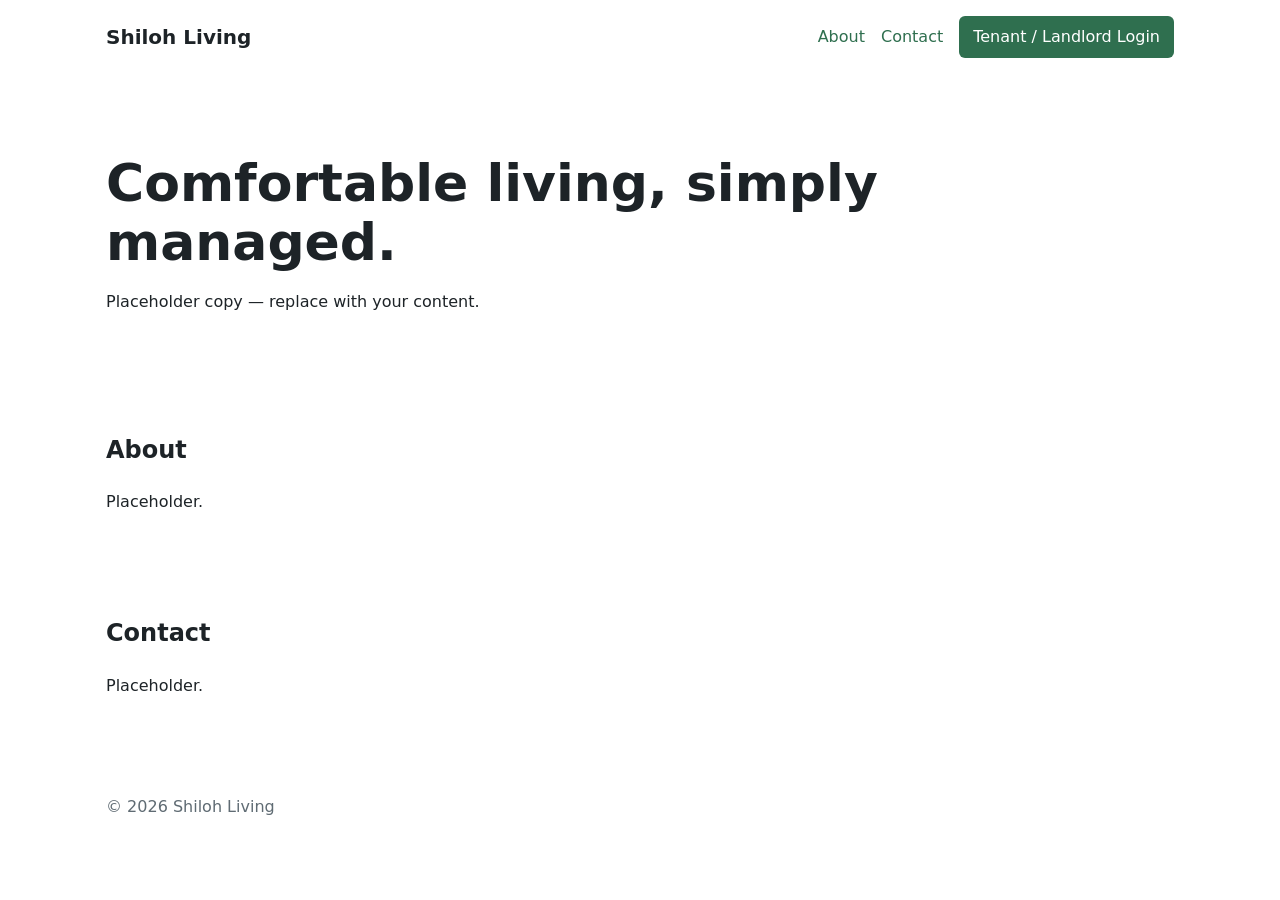
==== index.html @ 07a79b34 "Initial static site scaffold Co-Authored-By: Claude Opus 5.5 <noreply@anthropic.com>" ====
<!doctype html>
<html lang="en">
<head>
  <meta charset="utf-8">
  <meta name="viewport" content="width=device-width, initial-scale=1">
  <title>Shiloh Living</title>
  <meta name="description" content="Shiloh Living — rental homes and tenant services.">
  <link rel="stylesheet" href="css/style.css">
</head>
<body>
  <header class="site-header">
    <a class="brand" href="/">Shiloh Living</a>
    <nav>
      <a href="#about">About</a>
      <a href="#contact">Contact</a>
      <a class="button" href="https://hub.shilohliving.app/">Tenant / Landlord Login</a>
    </nav>
  </header>

  <main>
    <section class="hero">
      <h1>Comfortable living, simply managed.</h1>
      <p>Placeholder copy — replace with your content.</p>
    </section>

    <section id="about">
      <h2>About</h2>
      <p>Placeholder.</p>
    </section>

    <section id="contact">
      <h2>Contact</h2>
      <p>Placeholder.</p>
    </section>
  </main>

  <footer class="site-footer">
    <p>&copy; <span id="year"></span> Shiloh Living</p>
  </footer>

  <script src="js/main.js"></script>
</body>
</html>
---- css/style.css ----
:root {
  --bg: #ffffff;
  --text: #1d2327;
  --muted: #5f6b73;
  --accent: #2f6f4f;
  --max: 1100px;
}

* { box-sizing: border-box; }

body {
  margin: 0;
  font-family: system-ui, -apple-system, "Segoe UI", Roboto, sans-serif;
  line-height: 1.6;
  color: var(--text);
  background: var(--bg);
}

a { color: var(--accent); }

.site-header,
main,
.site-footer {
  max-width: var(--max);
  margin: 0 auto;
  padding: 0 16px;
}

.site-header {
  display: flex;
  flex-wrap: wrap;
  gap: 12px;
  align-items: center;
  justify-content: space-between;
  padding-block: 16px;
}

.brand { font-weight: 700; font-size: 1.25rem; text-decoration: none; color: var(--text); }

nav { display: flex; flex-wrap: wrap; gap: 16px; align-items: center; }
nav a { text-decoration: none; }

.button {
  background: var(--accent);
  color: #fff;
  padding: 8px 14px;
  border-radius: 6px;
}

.hero { padding-block: 80px 48px; }
.hero h1 { font-size: clamp(2rem, 5vw, 3.25rem); line-height: 1.15; margin: 0 0 16px; }

section { padding-block: 32px; }

.site-footer { color: var(--muted); padding-block: 32px; }
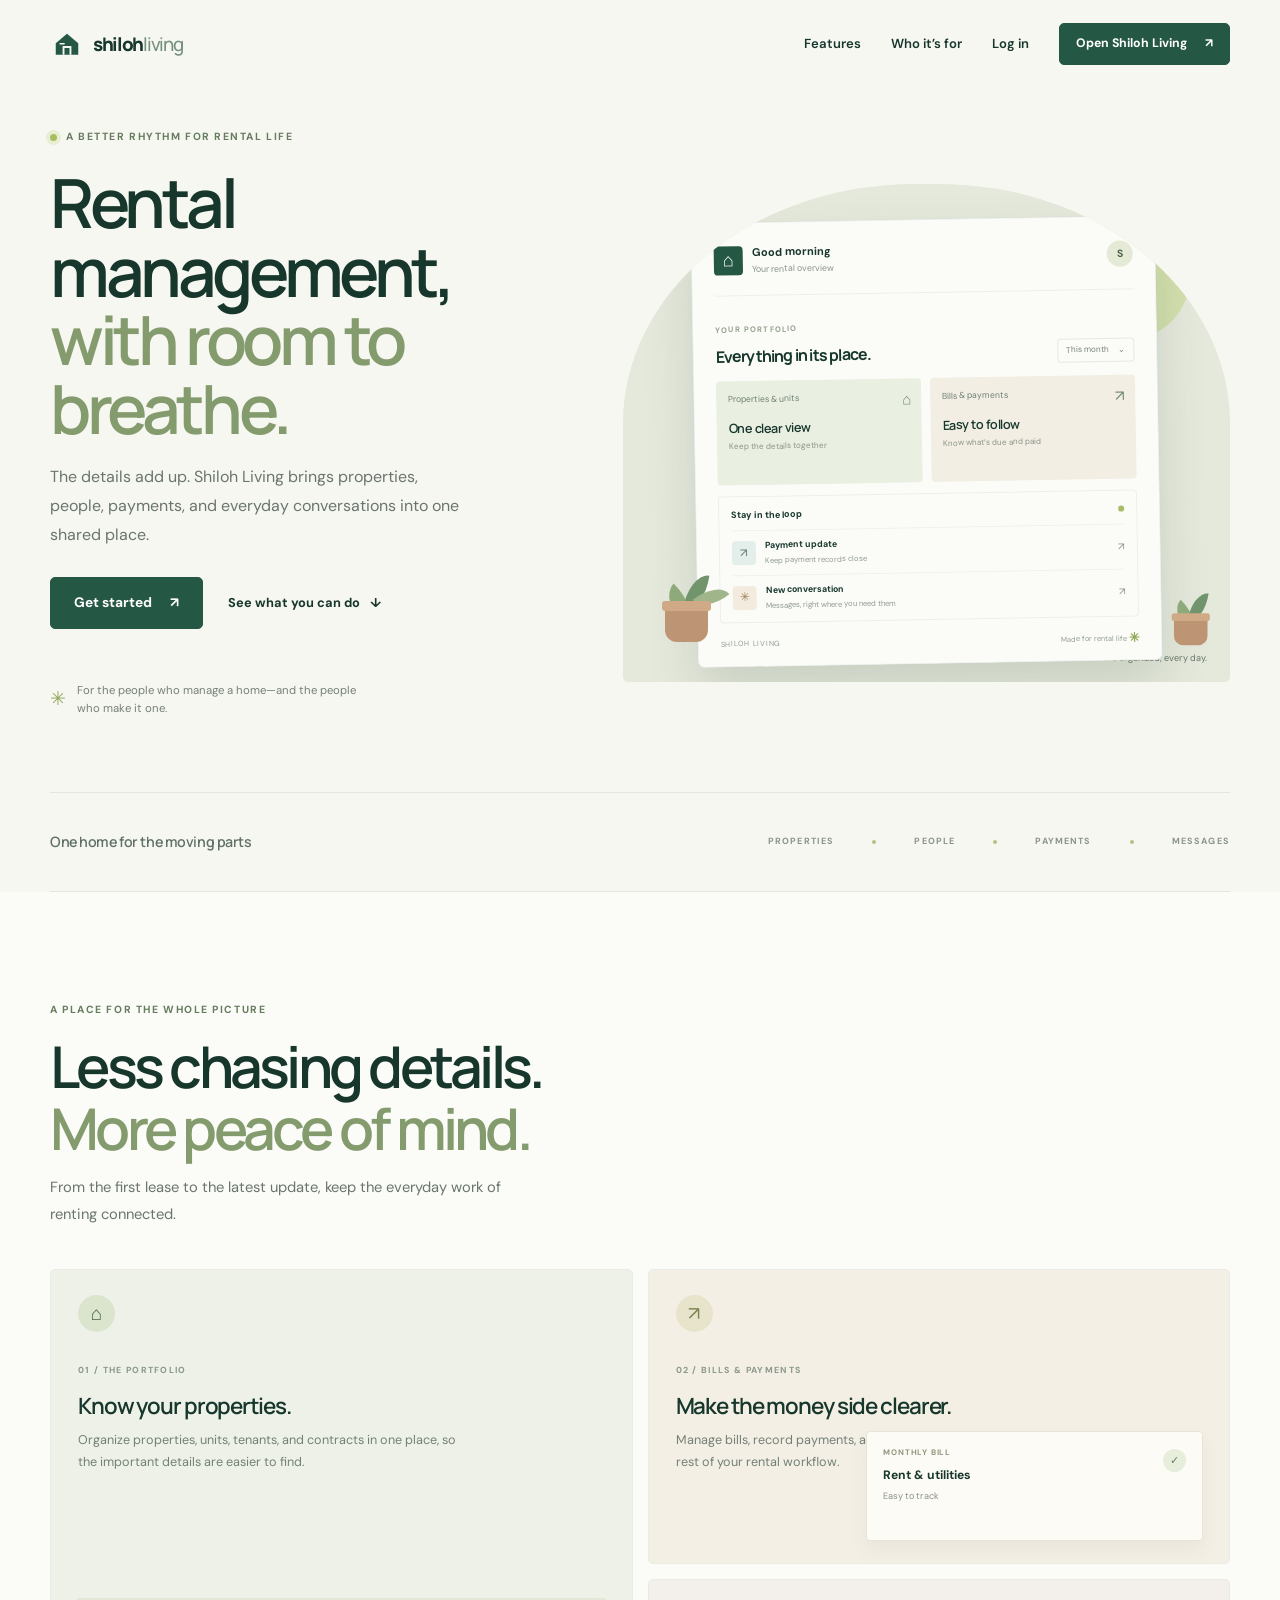
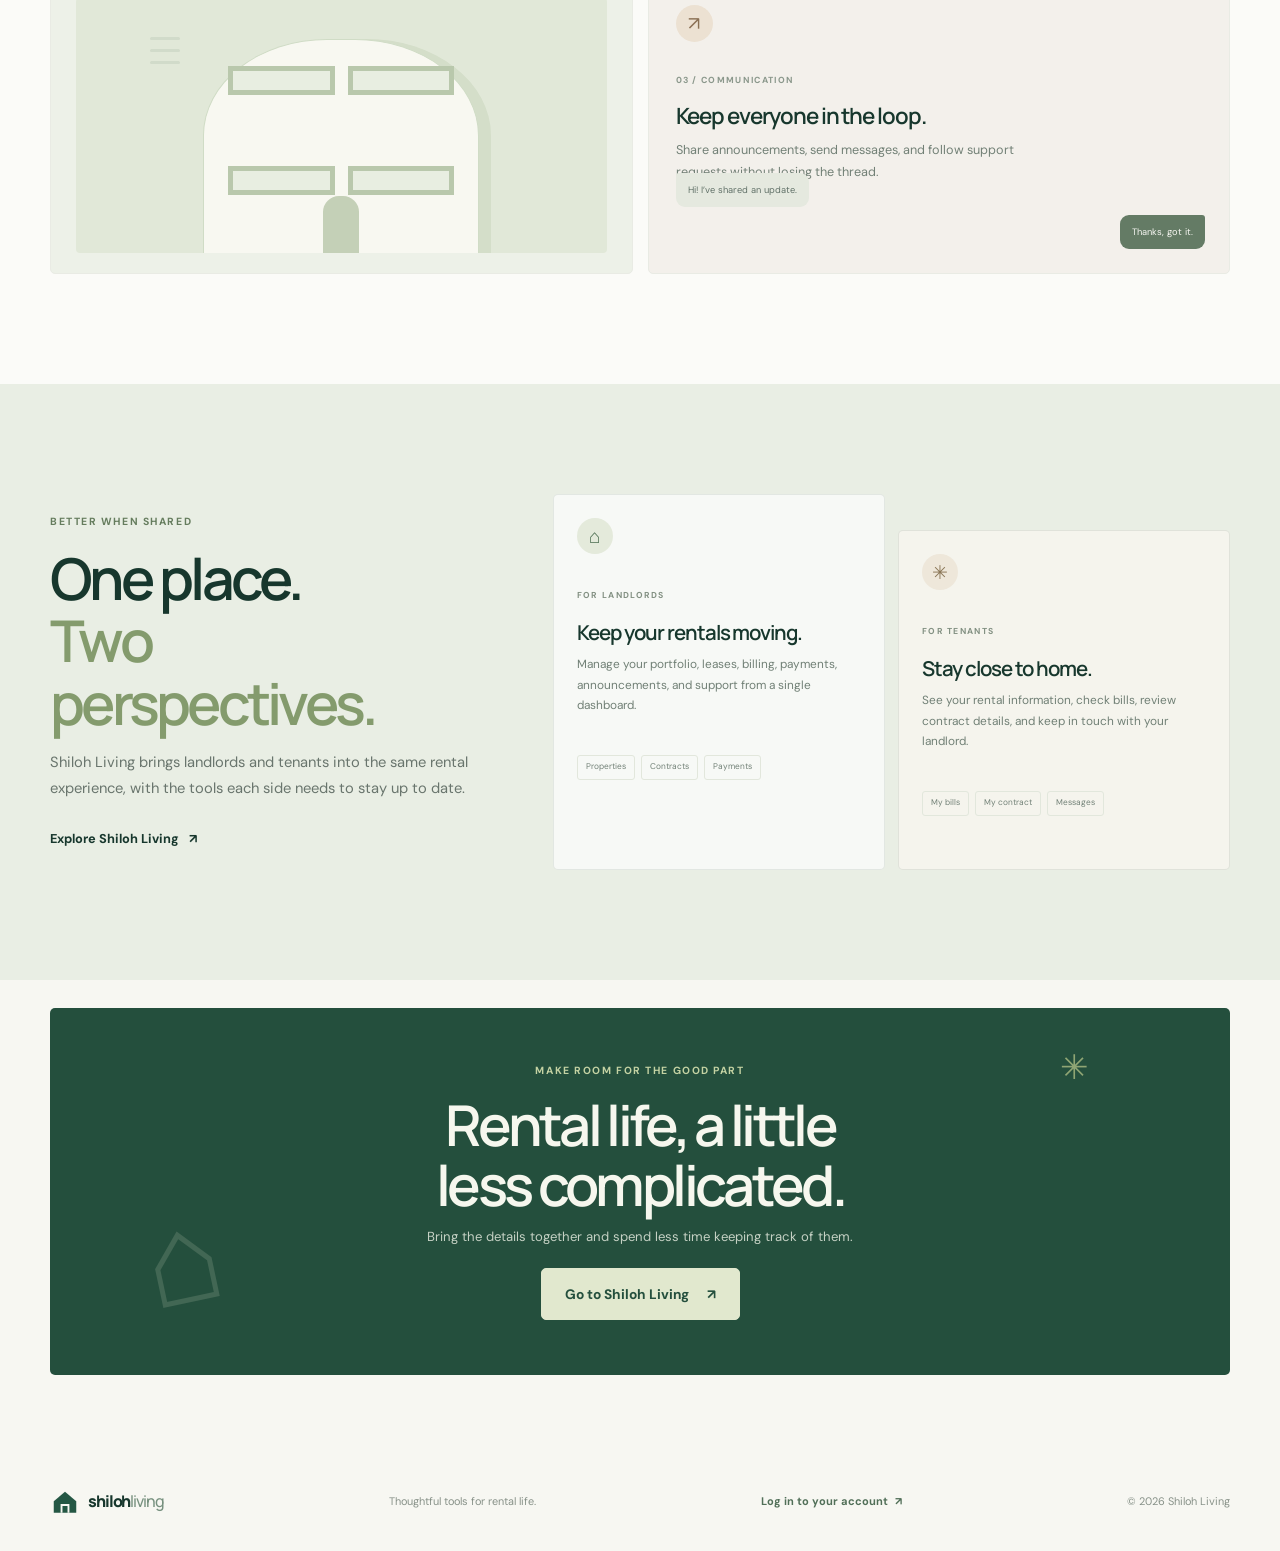
==== commit eb303d53: "Create Shiloh Living product landing page Co-authored-by: Copilot <223556219+Copilot@users.noreply.g" ====
--- a/index.html
+++ b/index.html
@@ -3,39 +3,192 @@
 <head>
   <meta charset="utf-8">
   <meta name="viewport" content="width=device-width, initial-scale=1">
-  <title>Shiloh Living</title>
-  <meta name="description" content="Shiloh Living — rental homes and tenant services.">
+  <meta name="theme-color" content="#f7f7f2">
+  <meta name="description" content="A calmer way to manage rentals. Keep properties, tenants, bills, payments, and conversations together with Shiloh Living.">
+  <meta property="og:title" content="Shiloh Living — Rental management, made simpler">
+  <meta property="og:description" content="One shared place for landlords and tenants to stay on top of rental life.">
+  <meta property="og:type" content="website">
+  <title>Shiloh Living — Rental management, made simpler</title>
   <link rel="stylesheet" href="css/style.css">
 </head>
 <body>
   <header class="site-header">
-    <a class="brand" href="/">Shiloh Living</a>
-    <nav>
-      <a href="#about">About</a>
-      <a href="#contact">Contact</a>
-      <a class="button" href="https://hub.shilohliving.app/">Tenant / Landlord Login</a>
+    <a class="brand" href="/" aria-label="Shiloh Living home">
+      <span class="brand-mark" aria-hidden="true">
+        <svg viewBox="0 0 32 32" fill="none">
+          <path d="M4 15.2 16 5l12 10.2v12.3H4V15.2Z" fill="currentColor"/>
+          <path d="M12.3 27.5v-8.3h7.4v8.3" stroke="#F7F7F2" stroke-width="2"/>
+          <path d="M8.7 15.7h4.2" stroke="#F7F7F2" stroke-width="1.7" stroke-linecap="round"/>
+        </svg>
+      </span>
+      <span>shiloh<span class="brand-light">living</span></span>
+    </a>
+    <nav class="site-nav" aria-label="Main navigation">
+      <a href="#features">Features</a>
+      <a href="#for-everyone">Who it’s for</a>
+      <a class="nav-login" href="https://hub.shilohliving.app/">Log in</a>
+      <a class="button button-small" href="https://hub.shilohliving.app/">Open Shiloh Living <span aria-hidden="true">↗</span></a>
     </nav>
   </header>
 
   <main>
-    <section class="hero">
-      <h1>Comfortable living, simply managed.</h1>
-      <p>Placeholder copy — replace with your content.</p>
+    <section class="hero page-shell">
+      <div class="hero-copy">
+        <p class="eyebrow"><span class="eyebrow-dot"></span> A better rhythm for rental life</p>
+        <h1>Rental management,<br><span>with room to breathe.</span></h1>
+        <p class="hero-intro">The details add up. Shiloh Living brings properties, people, payments, and everyday conversations into one shared place.</p>
+        <div class="hero-actions">
+          <a class="button" href="https://hub.shilohliving.app/">Get started <span aria-hidden="true">↗</span></a>
+          <a class="text-link" href="#features">See what you can do <span aria-hidden="true">↓</span></a>
+        </div>
+        <div class="hero-note">
+          <span class="note-icon" aria-hidden="true">✳</span>
+          <span>For the people who manage a home—and the people who make it one.</span>
+        </div>
+      </div>
+
+      <div class="hero-art" aria-label="Illustration of a rental management dashboard">
+        <div class="sun-disc"></div>
+        <div class="plant plant-one" aria-hidden="true"><i></i><i></i><i></i><b></b></div>
+        <div class="plant plant-two" aria-hidden="true"><i></i><i></i><b></b></div>
+        <div class="dashboard-card">
+          <div class="dashboard-top">
+            <div class="dashboard-title">
+              <span class="mini-mark" aria-hidden="true">⌂</span>
+              <span><b>Good morning</b><small>Your rental overview</small></span>
+            </div>
+            <span class="avatar" aria-hidden="true">S</span>
+          </div>
+          <div class="dashboard-heading">
+            <div><span class="micro-label">YOUR PORTFOLIO</span><h2>Everything in its place.</h2></div>
+            <span class="period-pill">This month <span aria-hidden="true">⌄</span></span>
+          </div>
+          <div class="stat-grid">
+            <div class="stat-card stat-green">
+              <span class="stat-symbol" aria-hidden="true">⌂</span>
+              <span class="stat-label">Properties &amp; units</span>
+              <strong>One clear view</strong>
+              <span class="stat-foot">Keep the details together</span>
+            </div>
+            <div class="stat-card stat-cream">
+              <span class="stat-symbol" aria-hidden="true">↗</span>
+              <span class="stat-label">Bills &amp; payments</span>
+              <strong>Easy to follow</strong>
+              <span class="stat-foot">Know what’s due and paid</span>
+            </div>
+          </div>
+          <div class="activity-card">
+            <div class="activity-head"><b>Stay in the loop</b><span class="live-dot"></span></div>
+            <div class="activity-row">
+              <span class="activity-icon activity-blue" aria-hidden="true">↗</span>
+              <span><b>Payment update</b><small>Keep payment records close</small></span>
+              <span class="activity-arrow" aria-hidden="true">↗</span>
+            </div>
+            <div class="activity-row">
+              <span class="activity-icon activity-peach" aria-hidden="true">✳</span>
+              <span><b>New conversation</b><small>Messages, right where you need them</small></span>
+              <span class="activity-arrow" aria-hidden="true">↗</span>
+            </div>
+          </div>
+          <div class="dashboard-bottom"><span>SHILOH LIVING</span><span>Made for rental life <b>✳</b></span></div>
+        </div>
+        <div class="art-caption"><span>01</span> A little more organized, every day.</div>
+      </div>
     </section>
 
-    <section id="about">
-      <h2>About</h2>
-      <p>Placeholder.</p>
+    <section class="trust-strip page-shell" aria-label="Platform highlights">
+      <p>One home for the moving parts</p>
+      <div><span>PROPERTIES</span><i></i><span>PEOPLE</span><i></i><span>PAYMENTS</span><i></i><span>MESSAGES</span></div>
     </section>
 
-    <section id="contact">
-      <h2>Contact</h2>
-      <p>Placeholder.</p>
+    <section id="features" class="features-section section-pad">
+      <div class="page-shell">
+        <div class="section-heading">
+          <p class="eyebrow">A place for the whole picture</p>
+          <h2>Less chasing details.<br><span>More peace of mind.</span></h2>
+          <p>From the first lease to the latest update, keep the everyday work of renting connected.</p>
+        </div>
+        <div class="feature-grid">
+          <article class="feature-card feature-card-tall">
+            <div class="feature-icon icon-home" aria-hidden="true">⌂</div>
+            <span class="feature-number">01 / THE PORTFOLIO</span>
+            <h3>Know your properties.</h3>
+            <p>Organize properties, units, tenants, and contracts in one place, so the important details are easier to find.</p>
+            <div class="mini-property" aria-hidden="true">
+              <div class="mini-building"><span></span><span></span><span></span><span></span><b></b></div>
+              <div class="property-lines"><i></i><i></i><i></i></div>
+            </div>
+          </article>
+          <article class="feature-card feature-card-bills">
+            <div class="feature-icon icon-bill" aria-hidden="true">↗</div>
+            <span class="feature-number">02 / BILLS &amp; PAYMENTS</span>
+            <h3>Make the money side clearer.</h3>
+            <p>Manage bills, record payments, and keep water billing close to the rest of your rental workflow.</p>
+            <div class="bill-visual" aria-hidden="true"><span>MONTHLY BILL</span><b>Rent &amp; utilities</b><i>Easy to track</i><em>✓</em></div>
+          </article>
+          <article class="feature-card feature-card-comms">
+            <div class="feature-icon icon-chat" aria-hidden="true">↗</div>
+            <span class="feature-number">03 / COMMUNICATION</span>
+            <h3>Keep everyone in the loop.</h3>
+            <p>Share announcements, send messages, and follow support requests without losing the thread.</p>
+            <div class="chat-visual" aria-hidden="true"><div>Hi! I’ve shared an update.</div><span>Thanks, got it.</span></div>
+          </article>
+        </div>
+      </div>
+    </section>
+
+    <section id="for-everyone" class="people-section section-pad">
+      <div class="page-shell people-layout">
+        <div class="people-copy">
+          <p class="eyebrow">Better when shared</p>
+          <h2>One place.<br><span>Two perspectives.</span></h2>
+          <p>Shiloh Living brings landlords and tenants into the same rental experience, with the tools each side needs to stay up to date.</p>
+          <a class="text-link" href="https://hub.shilohliving.app/">Explore Shiloh Living <span aria-hidden="true">↗</span></a>
+        </div>
+        <div class="people-cards">
+          <article class="person-card landlord-card">
+            <span class="person-icon" aria-hidden="true">⌂</span>
+            <span class="person-label">FOR LANDLORDS</span>
+            <h3>Keep your rentals moving.</h3>
+            <p>Manage your portfolio, leases, billing, payments, announcements, and support from a single dashboard.</p>
+            <div class="person-tags"><span>Properties</span><span>Contracts</span><span>Payments</span></div>
+          </article>
+          <article class="person-card tenant-card">
+            <span class="person-icon" aria-hidden="true">✳</span>
+            <span class="person-label">FOR TENANTS</span>
+            <h3>Stay close to home.</h3>
+            <p>See your rental information, check bills, review contract details, and keep in touch with your landlord.</p>
+            <div class="person-tags"><span>My bills</span><span>My contract</span><span>Messages</span></div>
+          </article>
+        </div>
+      </div>
+    </section>
+
+    <section class="closing-section page-shell">
+      <div class="closing-inner">
+        <span class="closing-flower" aria-hidden="true">✳</span>
+        <p class="eyebrow">Make room for the good part</p>
+        <h2>Rental life, a little<br>less complicated.</h2>
+        <p>Bring the details together and spend less time keeping track of them.</p>
+        <a class="button button-light" href="https://hub.shilohliving.app/">Go to Shiloh Living <span aria-hidden="true">↗</span></a>
+        <span class="closing-scribble" aria-hidden="true">⌂</span>
+      </div>
     </section>
   </main>
 
-  <footer class="site-footer">
-    <p>&copy; <span id="year"></span> Shiloh Living</p>
+  <footer class="site-footer page-shell">
+    <a class="brand footer-brand" href="/" aria-label="Shiloh Living home">
+      <span class="brand-mark" aria-hidden="true">
+        <svg viewBox="0 0 32 32" fill="none">
+          <path d="M4 15.2 16 5l12 10.2v12.3H4V15.2Z" fill="currentColor"/>
+          <path d="M12.3 27.5v-8.3h7.4v8.3" stroke="#F7F7F2" stroke-width="2"/>
+        </svg>
+      </span>
+      <span>shiloh<span class="brand-light">living</span></span>
+    </a>
+    <p>Thoughtful tools for rental life.</p>
+    <a class="footer-login" href="https://hub.shilohliving.app/">Log in to your account <span aria-hidden="true">↗</span></a>
+    <small>&copy; <span id="year"></span> Shiloh Living</small>
   </footer>
 
   <script src="js/main.js"></script>
--- a/css/style.css
+++ b/css/style.css
@@ -1,55 +1,448 @@
+@import url("https://fonts.googleapis.com/css2?family=DM+Sans:wght@400;500;600;700&family=Manrope:wght@400;500;600;700;800&display=swap");
+
 :root {
-  --bg: #ffffff;
-  --text: #1d2327;
-  --muted: #5f6b73;
-  --accent: #2f6f4f;
-  --max: 1100px;
+  color-scheme: light;
+  --paper: #f7f7f2;
+  --white: #fff;
+  --ink: #17372d;
+  --muted: #69756d;
+  --green: #245744;
+  --lime: #d9ec8f;
+  --line: #e4e7df;
+  --max: 1180px;
 }
 
 * { box-sizing: border-box; }
+
+html { scroll-behavior: smooth; }
 
 body {
   margin: 0;
-  font-family: system-ui, -apple-system, "Segoe UI", Roboto, sans-serif;
+  color: var(--ink);
+  background: var(--paper);
+  font-family: "DM Sans", "Segoe UI", sans-serif;
+  line-height: 1.55;
+  -webkit-font-smoothing: antialiased;
+}
+
+a { color: inherit; }
+
+.page-shell,
+.site-header {
+  width: min(var(--max), calc(100% - 64px));
+  margin-inline: auto;
+}
+
+.site-header {
+  min-height: 88px;
+  display: flex;
+  align-items: center;
+  justify-content: space-between;
+  gap: 24px;
+}
+
+.brand {
+  display: inline-flex;
+  align-items: center;
+  gap: 9px;
+  color: var(--ink);
+  font-family: "Manrope", "Segoe UI", sans-serif;
+  font-size: 1.17rem;
+  font-weight: 800;
+  letter-spacing: -0.07em;
+  text-decoration: none;
+  white-space: nowrap;
+}
+
+.brand-mark {
+  display: grid;
+  width: 34px;
+  height: 34px;
+  place-items: center;
+  color: var(--green);
+}
+
+.brand-mark svg { width: 30px; height: 30px; }
+.brand-light { color: #77917f; font-weight: 500; }
+
+.site-nav {
+  display: flex;
+  align-items: center;
+  gap: 30px;
+  font-size: 0.82rem;
+  font-weight: 600;
+}
+
+.site-nav > a:not(.button) { text-decoration: none; }
+.site-nav > a:not(.button):hover,
+.footer-login:hover { color: #729049; }
+
+.button {
+  min-height: 52px;
+  display: inline-flex;
+  align-items: center;
+  justify-content: center;
+  gap: 18px;
+  padding: 0 23px;
+  border: 1px solid var(--green);
+  border-radius: 5px;
+  color: white;
+  background: var(--green);
+  font-size: 0.86rem;
+  font-weight: 700;
+  text-decoration: none;
+  transition: background 160ms ease, transform 160ms ease;
+}
+
+.button:hover { background: #183e30; transform: translateY(-2px); }
+.button-small { min-height: 42px; padding-inline: 16px; font-size: 0.77rem; }
+
+.hero {
+  min-height: 598px;
+  display: grid;
+  grid-template-columns: 0.94fr 1.06fr;
+  align-items: center;
+  gap: 34px;
+  padding-top: 41px;
+  padding-bottom: 55px;
+}
+
+.hero-copy { position: relative; z-index: 2; padding-bottom: 19px; }
+
+.eyebrow,
+.feature-number,
+.person-label,
+.micro-label {
+  font-size: 0.65rem;
+  font-weight: 700;
+  letter-spacing: 0.15em;
+  text-transform: uppercase;
+}
+
+.eyebrow {
+  display: flex;
+  align-items: center;
+  gap: 9px;
+  margin: 0 0 23px;
+  color: #657c5d;
+}
+
+.eyebrow-dot {
+  width: 7px;
+  height: 7px;
+  border-radius: 50%;
+  background: #a9be61;
+  box-shadow: 0 0 0 4px #e8eed3;
+}
+
+h1, h2, h3, p { margin-top: 0; }
+
+h1,
+.section-heading h2,
+.people-copy h2,
+.closing-inner h2 {
+  font-family: "Manrope", "Segoe UI", sans-serif;
+  font-weight: 600;
+  letter-spacing: -0.065em;
+}
+
+h1 {
+  max-width: 580px;
+  margin-bottom: 21px;
+  font-size: clamp(3.3rem, 5.3vw, 5rem);
+  line-height: 1.01;
+}
+
+h1 span,
+.section-heading h2 span,
+.people-copy h2 span { color: #849b6d; }
+
+.hero-intro {
+  max-width: 425px;
+  margin-bottom: 27px;
+  color: var(--muted);
+  font-size: 1rem;
+  line-height: 1.8;
+}
+
+.hero-actions { display: flex; align-items: center; gap: 25px; }
+.text-link { font-size: 0.8rem; font-weight: 700; text-decoration: none; }
+.text-link span { padding-left: 7px; }
+.text-link:hover { color: #729049; }
+
+.hero-note {
+  display: flex;
+  align-items: center;
+  gap: 11px;
+  max-width: 330px;
+  margin-top: 53px;
+  color: #748076;
+  font-size: 0.71rem;
   line-height: 1.6;
-  color: var(--text);
-  background: var(--bg);
-}
-
-a { color: var(--accent); }
-
-.site-header,
-main,
-.site-footer {
-  max-width: var(--max);
-  margin: 0 auto;
-  padding: 0 16px;
-}
-
-.site-header {
-  display: flex;
-  flex-wrap: wrap;
-  gap: 12px;
+}
+
+.note-icon { color: #91a859; font-size: 1.2rem; }
+
+.hero-art {
+  position: relative;
+  min-width: 0;
+  min-height: 495px;
+  display: flex;
+  align-items: center;
+  justify-content: center;
+  overflow: hidden;
+  border-radius: 48% 48% 5px 5px;
+  background: #e5e9dc;
+}
+
+.sun-disc {
+  position: absolute;
+  top: 30px;
+  right: 40px;
+  width: 126px;
+  height: 126px;
+  border-radius: 50%;
+  background: #d4dfae;
+}
+
+.dashboard-card {
+  position: relative;
+  z-index: 1;
+  width: min(86%, 465px);
+  margin: 35px 0 18px;
+  padding: 21px 22px 13px;
+  border: 1px solid rgba(35, 73, 56, 0.09);
+  border-radius: 7px;
+  background: #fbfcf8;
+  box-shadow: 0 24px 50px rgba(43, 67, 47, 0.15);
+  transform: rotate(-1deg);
+}
+
+.dashboard-top,
+.dashboard-title,
+.dashboard-heading,
+.activity-head,
+.activity-row,
+.dashboard-bottom {
+  display: flex;
   align-items: center;
   justify-content: space-between;
-  padding-block: 16px;
-}
-
-.brand { font-weight: 700; font-size: 1.25rem; text-decoration: none; color: var(--text); }
-
-nav { display: flex; flex-wrap: wrap; gap: 16px; align-items: center; }
-nav a { text-decoration: none; }
-
-.button {
-  background: var(--accent);
+}
+
+.dashboard-top { padding-bottom: 18px; border-bottom: 1px solid #edf0e9; }
+.dashboard-title { justify-content: flex-start; gap: 9px; }
+.mini-mark {
+  display: grid;
+  width: 29px;
+  height: 29px;
+  place-items: center;
+  border-radius: 4px;
   color: #fff;
-  padding: 8px 14px;
-  border-radius: 6px;
-}
-
-.hero { padding-block: 80px 48px; }
-.hero h1 { font-size: clamp(2rem, 5vw, 3.25rem); line-height: 1.15; margin: 0 0 16px; }
-
-section { padding-block: 32px; }
-
-.site-footer { color: var(--muted); padding-block: 32px; }
+  background: var(--green);
+  font-size: 1.15rem;
+}
+
+.dashboard-title b,
+.dashboard-title small,
+.activity-row b,
+.activity-row small { display: block; }
+.dashboard-title b { font-size: 0.69rem; }
+.dashboard-title small { margin-top: 2px; color: #89938b; font-size: 0.55rem; }
+.avatar {
+  display: grid;
+  width: 26px;
+  height: 26px;
+  place-items: center;
+  border-radius: 50%;
+  color: #46614c;
+  background: #e5ead6;
+  font-size: 0.65rem;
+  font-weight: 700;
+}
+
+.dashboard-heading { align-items: end; padding: 19px 0 13px; }
+.micro-label { color: #97a18f; font-size: 0.49rem; }
+.dashboard-heading h2 { margin: 4px 0 0; font-family: "Manrope", sans-serif; font-size: 1rem; letter-spacing: -0.05em; }
+.period-pill { padding: 5px 8px; border: 1px solid #e5e9e1; border-radius: 3px; color: #778278; font-size: 0.51rem; }
+.period-pill span { padding-left: 7px; }
+
+.stat-grid { display: grid; grid-template-columns: 1fr 1fr; gap: 9px; }
+.stat-card { position: relative; min-height: 104px; padding: 12px; border-radius: 4px; }
+.stat-green { background: #e9efe1; }
+.stat-cream { background: #f2eee4; }
+.stat-symbol { position: absolute; top: 10px; right: 10px; color: #71896c; font-size: 0.95rem; }
+.stat-label, .stat-card strong, .stat-foot { display: block; }
+.stat-label { color: #718075; font-size: 0.54rem; }
+.stat-card strong { margin-top: 12px; font-family: "Manrope", sans-serif; font-size: 0.79rem; font-weight: 600; letter-spacing: -0.04em; }
+.stat-foot { margin-top: 2px; color: #8a9489; font-size: 0.5rem; }
+
+.activity-card { margin-top: 11px; padding: 11px 12px 2px; border: 1px solid #edf0e9; border-radius: 4px; }
+.activity-head { padding-bottom: 8px; font-size: 0.57rem; }
+.live-dot { width: 6px; height: 6px; border-radius: 50%; background: #a7bd65; }
+.activity-row { justify-content: flex-start; gap: 9px; padding: 8px 0; border-top: 1px solid #f0f1ed; }
+.activity-icon { display: grid; width: 24px; height: 24px; flex: 0 0 auto; place-items: center; border-radius: 4px; font-size: 0.75rem; }
+.activity-blue { color: #607b7a; background: #e4eeeb; }
+.activity-peach { color: #9e805b; background: #f4ebdf; }
+.activity-row b { font-size: 0.55rem; }
+.activity-row small { margin-top: 2px; color: #929b91; font-size: 0.48rem; }
+.activity-arrow { margin-left: auto; color: #899587; font-size: 0.65rem; }
+.dashboard-bottom { padding-top: 11px; color: #929c90; font-size: 0.46rem; letter-spacing: 0.1em; }
+.dashboard-bottom span:last-child { letter-spacing: 0; }
+.dashboard-bottom b { color: #92a85a; font-size: 0.8rem; vertical-align: -1px; }
+
+.plant { position: absolute; z-index: 2; bottom: 40px; width: 84px; height: 116px; }
+.plant-one { left: 3%; }
+.plant-two { right: 0; bottom: 24px; transform: scale(0.78); }
+.plant i { position: absolute; bottom: 28px; left: 39px; width: 24px; height: 43px; border-radius: 100% 0 100% 0; background: #8eaa7a; transform-origin: bottom right; }
+.plant i:nth-child(1) { transform: rotate(-45deg); }
+.plant i:nth-child(2) { transform: rotate(8deg) scale(0.9); background: #72946d; }
+.plant i:nth-child(3) { transform: rotate(52deg) scale(0.75); background: #a1b58b; }
+.plant b { position: absolute; bottom: 0; left: 24px; width: 43px; height: 34px; border-radius: 3px 3px 12px 12px; background: #bd9474; }
+.plant b::before { position: absolute; top: -7px; left: -3px; width: 49px; height: 10px; border-radius: 3px; background: #d0aa87; content: ""; }
+.art-caption { position: absolute; right: 23px; bottom: 17px; color: #68786b; font-size: 0.57rem; }
+.art-caption span { margin-right: 9px; color: #9cab7d; font-weight: 700; }
+
+.trust-strip {
+  display: flex;
+  align-items: center;
+  justify-content: space-between;
+  min-height: 100px;
+  border-top: 1px solid #e4e7df;
+  border-bottom: 1px solid #e4e7df;
+}
+
+.trust-strip p { margin: 0; color: #607268; font-family: "Manrope", sans-serif; font-size: 0.89rem; font-weight: 600; letter-spacing: -0.03em; }
+.trust-strip div { display: flex; align-items: center; gap: clamp(14px, 3vw, 38px); color: #8a9489; font-size: 0.56rem; font-weight: 700; letter-spacing: 0.13em; }
+.trust-strip i { width: 4px; height: 4px; border-radius: 50%; background: #b5c283; }
+
+.section-pad { padding-block: 110px; }
+.features-section { background: #fbfbf8; }
+.section-heading { max-width: 590px; margin-bottom: 42px; }
+.section-heading .eyebrow, .people-copy .eyebrow { margin-bottom: 17px; }
+.section-heading h2, .people-copy h2 { margin-bottom: 15px; font-size: clamp(2.55rem, 4.5vw, 3.8rem); line-height: 1.08; }
+.section-heading > p:last-child, .people-copy > p:not(.eyebrow) { max-width: 470px; margin-bottom: 0; color: var(--muted); font-size: 0.92rem; line-height: 1.8; }
+
+.feature-grid { display: grid; grid-template-columns: 1fr 1fr; gap: 15px; }
+.feature-card { position: relative; min-height: 295px; overflow: hidden; padding: 25px 27px; border: 1px solid #e9ebe4; border-radius: 5px; background: #f5f5ef; }
+.feature-card-tall { grid-row: span 2; min-height: 605px; background: #edf1e8; }
+.feature-card-bills { background: #f4efe5; }
+.feature-card-comms { background: #f3f0eb; }
+.feature-icon { display: grid; width: 37px; height: 37px; place-items: center; margin-bottom: 24px; border-radius: 50%; font-size: 1.2rem; }
+.icon-home { color: #456846; background: #dbe5ce; }
+.icon-bill { color: #7c8252; background: #e8e4cb; }
+.icon-chat { color: #8a7054; background: #ece1d2; }
+.feature-number { color: #8a978b; font-size: 0.55rem; }
+.feature-card h3 { max-width: 370px; margin: 12px 0 9px; font-family: "Manrope", sans-serif; font-size: 1.4rem; font-weight: 600; letter-spacing: -0.05em; line-height: 1.2; }
+.feature-card > p { max-width: 385px; margin: 0; color: #728076; font-size: 0.79rem; line-height: 1.75; }
+.mini-property { position: absolute; right: 25px; bottom: 20px; left: 25px; height: 255px; display: flex; align-items: end; justify-content: center; overflow: hidden; border-radius: 4px; background: #e1e8d8; }
+.mini-building { position: relative; width: 52%; height: 84%; display: grid; grid-template-columns: repeat(2, 1fr); gap: 13px; padding: 26px 24px 0; border: 1px solid #d0dcc6; border-bottom: 0; border-radius: 45% 45% 0 0; background: #f8f8f1; box-shadow: 12px 0 #d4dec9; }
+.mini-building span { height: 29px; border: 5px solid #b9c8ac; background: #e8eee1; }
+.mini-building b { position: absolute; bottom: 0; left: calc(50% - 18px); width: 36px; height: 57px; border-radius: 16px 16px 0 0; background: #c4d0b7; }
+.property-lines { position: absolute; top: 39px; left: 14%; display: flex; flex-direction: column; gap: 9px; }
+.property-lines i { width: 30px; height: 3px; border-radius: 4px; background: #d1dbca; }
+.bill-visual { position: absolute; right: 26px; bottom: 22px; width: 58%; min-height: 110px; padding: 14px 16px; border: 1px solid #e7e4d8; border-radius: 4px; background: #fcfbf6; box-shadow: 0 9px 18px rgba(84, 78, 54, 0.06); }
+.bill-visual > * { display: block; }
+.bill-visual span { color: #91957e; font-size: 0.5rem; font-weight: 700; letter-spacing: 0.1em; }
+.bill-visual b { margin-top: 7px; font-size: 0.76rem; }
+.bill-visual i { margin-top: 4px; color: #879184; font-size: 0.57rem; font-style: normal; }
+.bill-visual em { position: absolute; top: 17px; right: 16px; display: grid; width: 23px; height: 23px; place-items: center; border-radius: 50%; color: #67815d; background: #e7eedc; font-size: 0.7rem; font-style: normal; }
+.chat-visual { position: absolute; right: 24px; bottom: 24px; left: 27px; display: flex; flex-direction: column; align-items: flex-start; gap: 8px; }
+.chat-visual div, .chat-visual span { max-width: 82%; padding: 10px 12px; border-radius: 3px 9px 9px 9px; color: #617168; background: #e5e9df; font-size: 0.58rem; }
+.chat-visual span { align-self: flex-end; border-radius: 9px 3px 9px 9px; color: #f7f7f2; background: #647b65; }
+
+.people-section { background: #e9eee4; }
+.people-layout { display: grid; grid-template-columns: 0.78fr 1.22fr; align-items: center; gap: 70px; }
+.people-copy .text-link { display: inline-block; margin-top: 27px; }
+.people-cards { display: grid; grid-template-columns: 1fr 1fr; gap: 13px; }
+.person-card { min-height: 340px; padding: 23px; border: 1px solid rgba(38, 75, 52, 0.1); border-radius: 5px; background: rgba(255, 255, 255, 0.65); }
+.tenant-card { margin-top: 36px; background: #f5f4ed; }
+.person-icon { display: grid; width: 36px; height: 36px; place-items: center; margin-bottom: 27px; border-radius: 50%; color: #4e7053; background: #e4eadb; font-size: 1.2rem; }
+.tenant-card .person-icon { color: #8a7656; background: #eee7da; }
+.person-label { color: #829082; font-size: 0.54rem; }
+.person-card h3 { margin: 14px 0 8px; font-family: "Manrope", sans-serif; font-size: 1.28rem; font-weight: 600; letter-spacing: -0.05em; line-height: 1.25; }
+.person-card p { min-height: 83px; margin-bottom: 18px; color: #718076; font-size: 0.74rem; line-height: 1.75; }
+.person-tags { display: flex; flex-wrap: wrap; gap: 6px; }
+.person-tags span { padding: 5px 8px; border: 1px solid #e2e7dc; border-radius: 3px; color: #718076; font-size: 0.52rem; }
+
+.closing-section { padding-top: 28px; padding-bottom: 76px; }
+.closing-inner { position: relative; min-height: 365px; display: flex; flex-direction: column; align-items: center; justify-content: center; overflow: hidden; padding: 55px 24px; border-radius: 5px; color: #f6f7ee; background: #244f3d; text-align: center; }
+.closing-inner .eyebrow { margin-bottom: 15px; color: #c4d2a3; }
+.closing-flower { position: absolute; top: 34px; right: 12%; color: #8fa574; font-size: 2.1rem; }
+.closing-inner h2 { margin-bottom: 12px; font-size: clamp(2.5rem, 4.4vw, 3.7rem); line-height: 1.07; }
+.closing-inner > p:not(.eyebrow) { margin-bottom: 21px; color: #c5d1c4; font-size: 0.82rem; }
+.button-light { border-color: #e1e8ce; color: #244f3d; background: #e1e8ce; }
+.button-light:hover { border-color: #f0f3e5; background: #f0f3e5; }
+.closing-scribble { position: absolute; bottom: 16px; left: 8%; color: rgba(221, 232, 203, 0.16); font-size: 8rem; transform: rotate(-12deg); }
+
+.site-footer { min-height: 100px; display: flex; align-items: center; justify-content: space-between; gap: 20px; padding-block: 20px; }
+.footer-brand { font-size: 1rem; }
+.footer-brand .brand-mark { width: 29px; height: 29px; }
+.site-footer p, .site-footer small { margin: 0; color: #879188; font-size: 0.68rem; }
+.footer-login { color: #516f58; font-size: 0.69rem; font-weight: 700; text-decoration: none; }
+.footer-login span { padding-left: 4px; }
+
+:focus-visible { outline: 3px solid #9bb55c; outline-offset: 4px; }
+
+@media (max-width: 900px) {
+  .page-shell, .site-header { width: min(100% - 48px, var(--max)); }
+  .site-nav { gap: 18px; }
+  .hero { min-height: auto; grid-template-columns: 1fr 0.95fr; gap: 18px; padding-top: 45px; }
+  h1 { font-size: clamp(3rem, 6.4vw, 4.4rem); }
+  .hero-art { min-height: 445px; }
+  .dashboard-card { width: 89%; padding-inline: 15px; }
+  .people-layout { grid-template-columns: 1fr; gap: 38px; }
+  .people-copy { max-width: 600px; }
+}
+
+@media (max-width: 640px) {
+  .page-shell, .site-header { width: calc(100% - 36px); }
+  .site-header { min-height: 75px; align-items: center; }
+  .site-nav { gap: 12px; }
+  .site-nav > a[href="#features"], .site-nav > a[href="#for-everyone"], .nav-login { display: none; }
+  .button-small { min-height: 39px; padding-inline: 12px; font-size: 0.68rem; }
+  .brand { font-size: 1rem; }
+  .brand-mark { width: 29px; height: 29px; }
+  .brand-mark svg { width: 27px; height: 27px; }
+  .hero { grid-template-columns: 1fr; gap: 32px; padding-top: 50px; padding-bottom: 38px; }
+  .hero-copy { padding-bottom: 0; }
+  .eyebrow { margin-bottom: 18px; font-size: 0.59rem; }
+  h1 { margin-bottom: 17px; font-size: clamp(3.05rem, 13vw, 4rem); }
+  .hero-intro { font-size: 0.91rem; }
+  .hero-note { margin-top: 30px; }
+  .hero-art { min-height: 420px; border-radius: 46% 46% 5px 5px; }
+  .dashboard-card { width: min(87%, 390px); padding: 17px 15px 11px; }
+  .plant-one { left: -2%; transform: scale(0.78); }
+  .plant-two { right: -5%; transform: scale(0.65); }
+  .trust-strip { min-height: 104px; display: block; padding-block: 21px; }
+  .trust-strip p { margin-bottom: 14px; font-size: 0.79rem; }
+  .trust-strip div { justify-content: space-between; gap: 8px; font-size: 0.45rem; letter-spacing: 0.09em; }
+  .section-pad { padding-block: 74px; }
+  .section-heading { margin-bottom: 29px; }
+  .section-heading h2, .people-copy h2 { font-size: 2.7rem; }
+  .section-heading > p:last-child, .people-copy > p:not(.eyebrow) { font-size: 0.85rem; }
+  .feature-grid { grid-template-columns: 1fr; gap: 11px; }
+  .feature-card, .feature-card-tall { grid-row: auto; min-height: 310px; padding: 22px; }
+  .feature-card-tall { min-height: 495px; }
+  .feature-card h3 { font-size: 1.3rem; }
+  .mini-property { right: 19px; left: 19px; height: 230px; }
+  .bill-visual { right: 19px; width: 70%; }
+  .people-layout { gap: 30px; }
+  .people-cards { grid-template-columns: 1fr; gap: 10px; }
+  .person-card { min-height: 285px; padding: 22px; }
+  .tenant-card { margin-top: 0; }
+  .person-card p { min-height: 0; }
+  .closing-section { padding-top: 18px; padding-bottom: 45px; }
+  .closing-inner { min-height: 350px; padding-inline: 20px; }
+  .closing-inner h2 { font-size: 2.8rem; }
+  .closing-inner > p:not(.eyebrow) { max-width: 260px; line-height: 1.7; }
+  .closing-flower { right: 9%; }
+  .site-footer { min-height: 150px; display: grid; grid-template-columns: 1fr 1fr; gap: 12px; padding-block: 24px; }
+  .site-footer p { grid-column: 1 / -1; grid-row: 2; }
+  .site-footer small { grid-column: 1 / -1; }
+  .footer-login { justify-self: end; }
+}
+
+@media (prefers-reduced-motion: reduce) {
+  html { scroll-behavior: auto; }
+  *, *::before, *::after { transition-duration: 0.01ms !important; }
+}
